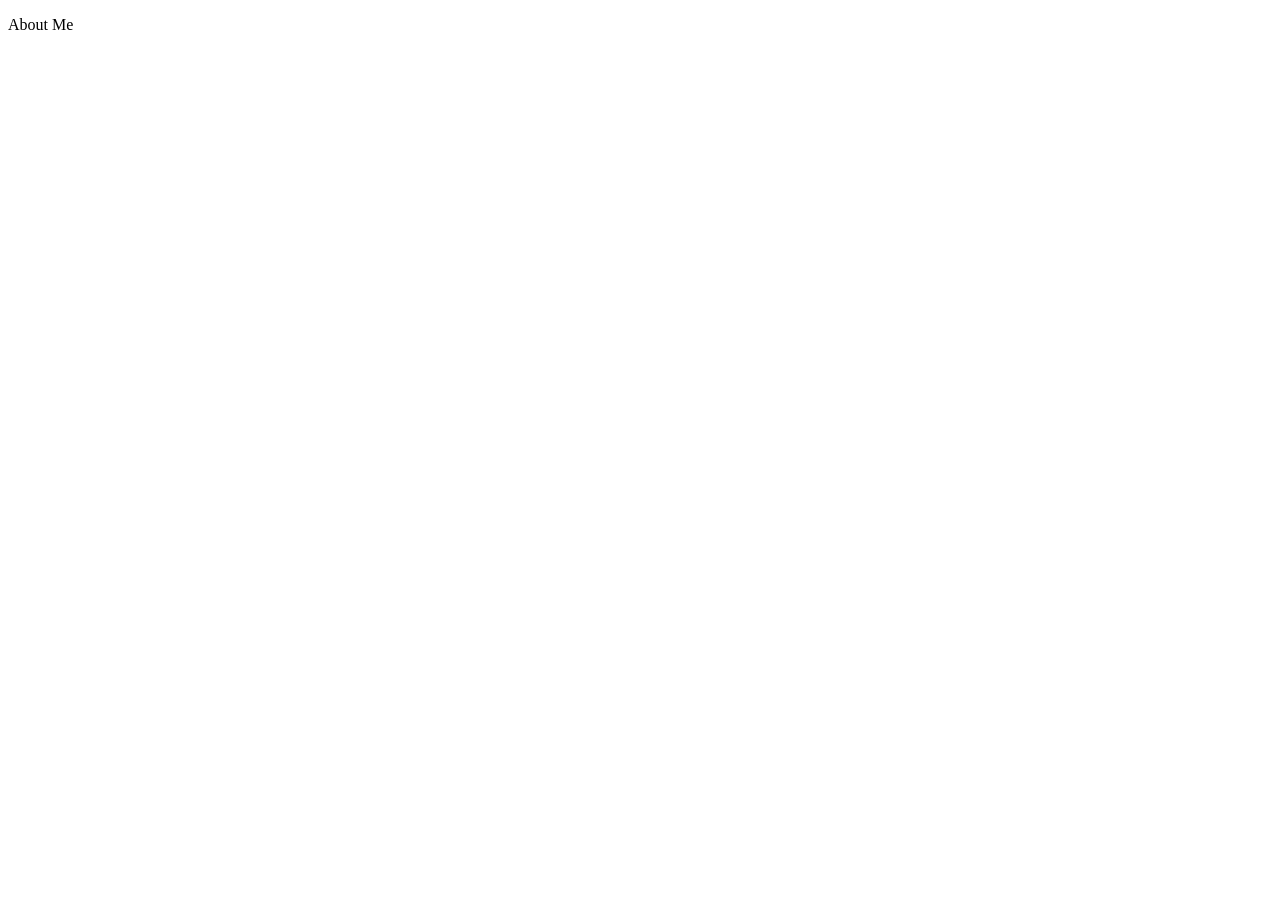
==== about.html @ 6d922a73 "Move site files to repo root" ====
<!DOCTYPE html>
<html lang="en">
<head>
    <meta charset="UTF-8">
    <meta name="viewport" content="width=device-width, initial-scale=1.0">
    <title> About Me | Portfolio</title>
</head>
<body>
    <p>About Me</p>
</body>
</html>
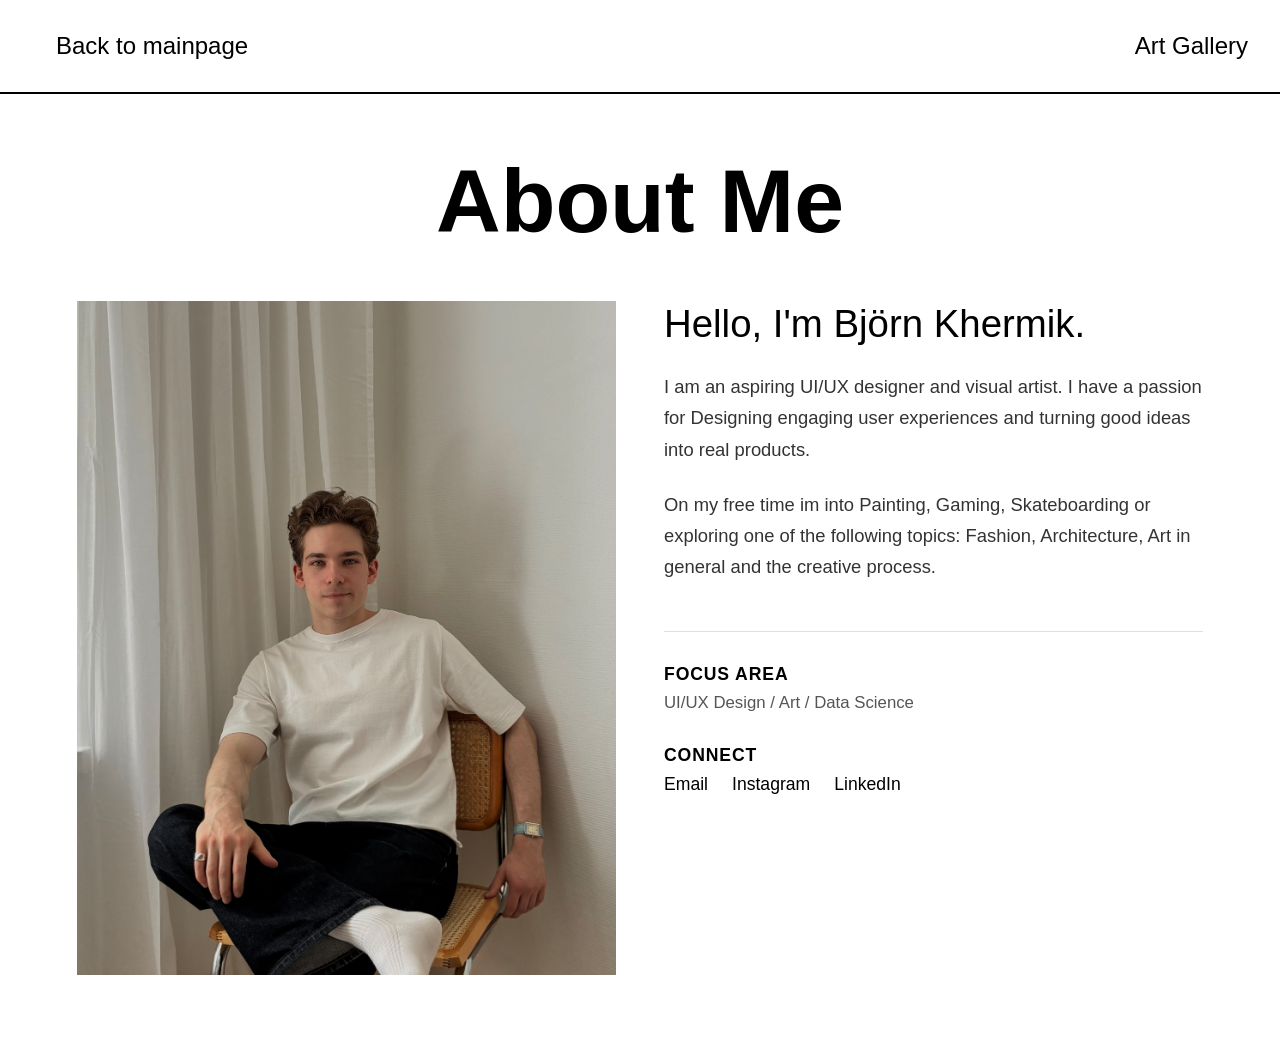
==== commit a58b50c2: "finished artgallery and aboutme" ====
--- a/about.html
+++ b/about.html
@@ -3,9 +3,60 @@
 <head>
     <meta charset="UTF-8">
     <meta name="viewport" content="width=device-width, initial-scale=1.0">
-    <title> About Me | Portfolio</title>
+    <link rel="stylesheet" href="about.css">
+    <title>Portfolio - About Me</title>
 </head>
 <body>
-    <p>About Me</p>
+    <main class="about-page">
+        <section class="projects-top-section">
+            <nav>
+                <div class="p-nav-left">
+                    <a href="index.html" class="nav-links">
+                        <h3>Back to mainpage</h3>
+                    </a>
+                </div>
+                <div class="p-nav-right">
+                    <p><a href="gallery.html">Art Gallery</a></p>
+                </div>
+            </nav>
+            <hr class="section-divider">
+        </section>
+
+        <h1 class="about-heading">About Me</h1>
+
+        <section class="about-content">
+            <div class="about-image-container">
+                <img src="images/me.jpg" alt="Profile photo" class="about-image">
+            </div>
+
+            <div class="about-text-container">
+                <h2 class="about-subheading">Hello, I'm Björn Khermik.</h2>
+                
+                <p class="about-bio">
+                    I am an aspiring UI/UX designer and visual artist.  I have a passion for Designing engaging user experiences and turning good ideas into real products.
+                </p>
+
+                <p class="about-bio">
+                    On my free time im into Painting, Gaming, Skateboarding or exploring one of the following topics: Fashion, Architecture, Art in general and the creative process.
+                </p>
+
+                <div class="about-details">
+                    <div class="detail-group">
+                        <h3>Focus Area</h3>
+                        <p>UI/UX Design / Art / Data Science</p>
+                    </div>
+
+                    <div class="detail-group">
+                        <h3>Connect</h3>
+                        <ul class="social-links">
+                            <li><a href="mailto:Bjorn.Khermik.school@gmail.com">Email</a></li>
+                            <li><a href="https://www.instagram.com/bjorn.khermik/" target="_blank">Instagram</a></li>
+                            <li><a href="https://www.linkedin.com/in/bj%C3%B6rn-k-325419140/" target="_blank">LinkedIn</a></li>
+                        </ul>
+                    </div>
+                </div>
+            </div>
+        </section>
+    </main>
 </body>
 </html>
--- a/about.css
+++ b/about.css
@@ -0,0 +1,227 @@
+@import url('https://fonts.googleapis.com/css2?family=Google+Sans:ital,opsz,wght@0,17..18,400..700;1,17..18,400..700&family=Lato:ital,wght@0,100;0,300;0,400;0,700;0,900;1,100;1,300;1,400;1,700;1,900&display=swap');
+
+/* ==========================================
+   1. RESET & FONTS
+   ========================================== */
+* {
+    padding: 0;
+    margin: 0;
+    box-sizing: border-box;
+}
+
+h1, h2, span {
+    font-family: "Google Sans", sans-serif;
+}
+
+h3, h4, p, a, li {
+    font-family: "Lato", sans-serif;
+}
+
+/* ==========================================
+   2. NAVIGATION
+   ========================================== */
+.about-page {
+    min-height: 100vh;
+    width: 100%;
+    background-color: white;
+}
+
+.projects-top-section {
+    width: 100%;
+    padding-bottom: 2rem;
+    background-color: white;
+}
+
+.projects-top-section nav {
+    width: 100%;
+    display: flex;
+    justify-content: space-between;
+    align-items: center;
+    padding: 2rem 2rem 0 2rem;
+}
+
+.p-nav-left {
+    display: flex;
+    align-items: center;
+    animation: fade-in 2s ease-out;
+}
+
+.nav-links {
+    text-decoration: none;
+    cursor: pointer;
+    position: relative;
+    display: flex;
+    width: fit-content;
+    align-items: center;
+    gap: 1.5rem;
+}
+
+.nav-links::before {
+    content: "";
+    height: 4px;
+    width: 0vw;
+    top: 0%;
+    transition: width 0.6s ease-out;
+    background-color: black;
+}
+
+.nav-links:hover::before {
+    width: 1.5vw;
+    transform-origin: left;
+}
+
+.nav-links h3 {
+    font-size: 1.5rem;
+    color: black;
+    font-weight: 400;
+}
+
+.p-nav-right {
+    display: flex;
+    align-items: center;
+    gap: 2rem;
+}
+
+.p-nav-right p a {
+    color: black;
+    font-size: 1.5rem;
+    text-decoration: none;
+    animation: fade-in 2s ease-out;
+}
+
+.p-nav-right p a:hover {
+    text-decoration: underline;
+}
+
+.section-divider {
+    border: 1px solid black;
+    margin: 2rem 0 0;
+}
+
+/* ==========================================
+   3. HEADING
+   ========================================== */
+.about-heading {
+    text-align: center;
+    font-size: clamp(3rem, 7vw, 6rem);
+    font-weight: 600;
+    color: black;
+    padding: 1.5rem 2rem 2rem;
+}
+
+/* ==========================================
+   4. ABOUT CONTENT GRID
+   ========================================== */
+.about-content {
+    display: grid;
+    grid-template-columns: 1fr 1fr;
+    gap: 3rem;
+    padding: 1rem clamp(1rem, 6vw, 6rem) 5rem;
+    max-width: 1400px;
+    margin: 0 auto;
+    align-items: start;
+}
+
+.about-image-container {
+    width: 100%;
+    aspect-ratio: 4 / 5;
+    background-color: #f4f4f4;
+}
+
+.about-image {
+    width: 100%;
+    height: 100%;
+    object-fit: cover;
+    display: block;
+}
+
+.about-text-container {
+    display: flex;
+    flex-direction: column;
+    gap: 1.5rem;
+}
+
+.about-subheading {
+    font-size: clamp(1.75rem, 3vw, 2.5rem);
+    font-weight: 500;
+    color: black;
+    line-height: 1.2;
+}
+
+.about-bio {
+    font-size: 1.15rem;
+    line-height: 1.7;
+    color: #333333;
+    font-weight: 300;
+}
+
+.about-details {
+    margin-top: 1.5rem;
+    display: flex;
+    flex-direction: column;
+    gap: 2rem;
+    border-top: 1px solid #e0e0e0;
+    padding-top: 2rem;
+}
+
+.detail-group h3 {
+    font-size: 1.1rem;
+    font-weight: 700;
+    text-transform: uppercase;
+    letter-spacing: 0.05em;
+    margin-bottom: 0.5rem;
+}
+
+.detail-group p {
+    font-size: 1.05rem;
+    color: #555555;
+}
+
+.social-links {
+    list-style: none;
+    display: flex;
+    gap: 1.5rem;
+}
+
+.social-links a {
+    font-size: 1.1rem;
+    color: black;
+    text-decoration: none;
+    transition: opacity 0.3s ease;
+}
+
+.social-links a:hover {
+    text-decoration: underline;
+    opacity: 0.7;
+}
+
+/* ==========================================
+   5. KEYFRAME ANIMATIONS
+   ========================================== */
+@keyframes fade-in {
+    from { opacity: 0; }
+    to { opacity: 1; }
+}
+
+/* ==========================================
+   6. RESPONSIVE MEDIA QUERIES
+   ========================================== */
+@media (max-width: 868px) {
+    .about-content {
+        grid-template-columns: 1fr;
+        gap: 2.5rem;
+    }
+}
+
+@media (max-width: 768px) {
+    .projects-top-section nav {
+        flex-direction: column;
+        align-items: flex-start;
+        gap: 1.5rem;
+        padding: 1.5rem 1.5rem 0 1.5rem;
+    }
+
+    .about-heading {
+        padding: 1.5rem 1.5rem 1rem;
+    }
+}
